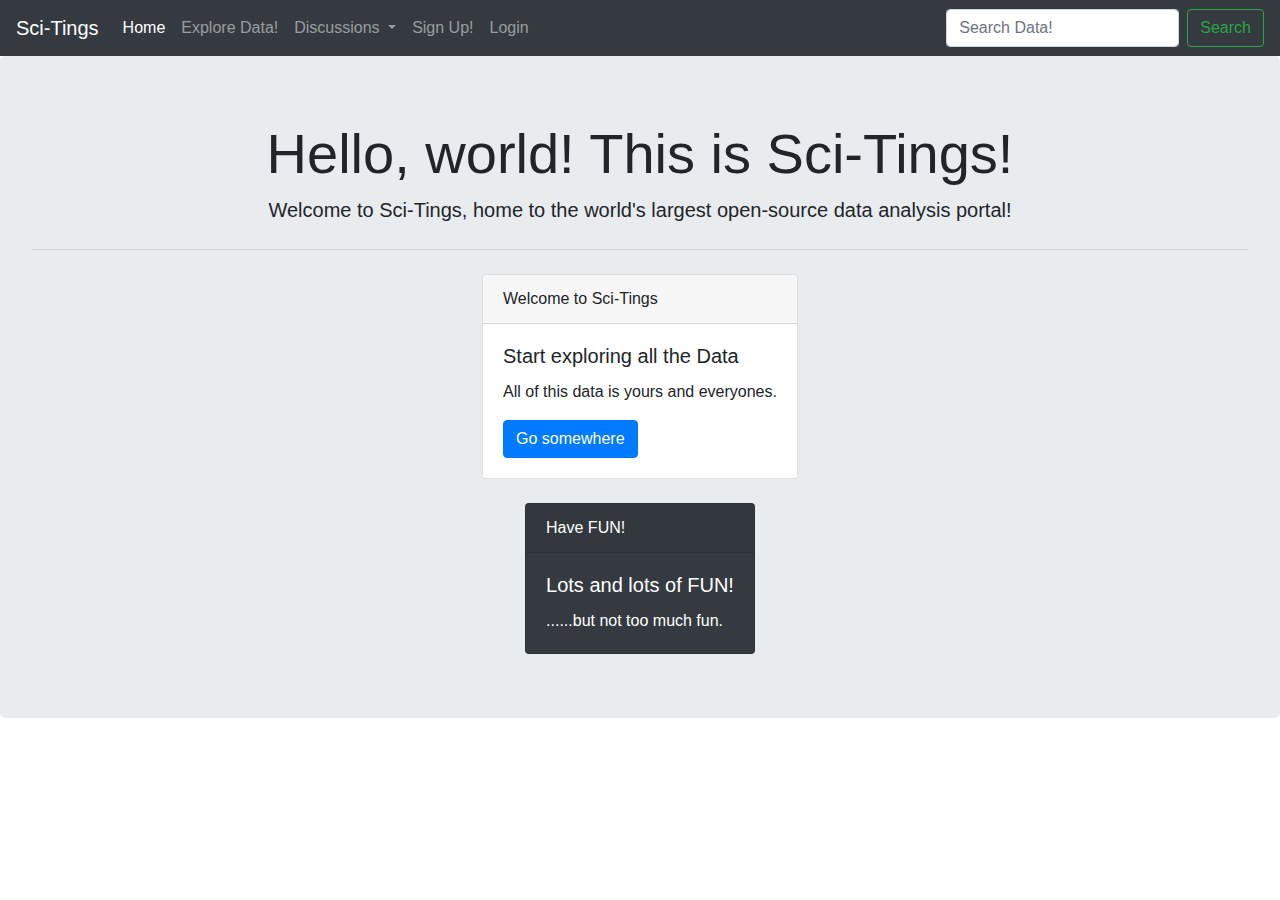
==== index.html @ 414f4b1e "Create index.html" ====
<html>
	<head>
		<meta http-equiv="content-type" content="text/html; charset=windows-1252">
	    <title>Welcome to Sci-Tings!</title>
	    <link rel="stylesheet" href="https://maxcdn.bootstrapcdn.com/bootstrap/4.0.0/css/bootstrap.min.css" integrity="sha384-Gn5384xqQ1aoWXA+058RXPxPg6fy4IWvTNh0E263XmFcJlSAwiGgFAW/dAiS6JXm" crossorigin="anonymous">
	    <script src="https://code.jquery.com/jquery-3.2.1.slim.min.js" integrity="sha384-KJ3o2DKtIkvYIK3UENzmM7KCkRr/rE9/Qpg6aAZGJwFDMVNA/GpGFF93hXpG5KkN" crossorigin="anonymous"></script>
		<script src="https://cdnjs.cloudflare.com/ajax/libs/popper.js/1.12.9/umd/popper.min.js" integrity="sha384-ApNbgh9B+Y1QKtv3Rn7W3mgPxhU9K/ScQsAP7hUibX39j7fakFPskvXusvfa0b4Q" crossorigin="anonymous"></script>
		<script src="https://maxcdn.bootstrapcdn.com/bootstrap/4.0.0/js/bootstrap.min.js" integrity="sha384-JZR6Spejh4U02d8jOt6vLEHfe/JQGiRRSQQxSfFWpi1MquVdAyjUar5+76PVCmYl" crossorigin="anonymous"></script>
	</head>
	<body>
		<nav class="navbar navbar-expand-lg navbar-dark bg-dark">
			<a class="navbar-brand" href="#">Sci-Tings</a>

			<div class="collapse navbar-collapse" id="navbarSupportedContent">
				<ul class="navbar-nav mr-auto">
			    	<li class="nav-item active">
			        	<a class="nav-link" href="#">Home <span class="sr-only">(current)</span></a>
			      	</li>
			      	<li class="nav-item">
			        	<a class="nav-link" href="#">Explore Data!</a>
			      	</li>
			      	<li class="nav-item dropdown">
			        	<a class="nav-link dropdown-toggle" href="#" id="navbarDropdown" role="button" data-toggle="dropdown" aria-haspopup="true" aria-expanded="false">
			          		Discussions
			        	</a>
			        	<div class="dropdown-menu" aria-labelledby="navbarDropdown">
			          		<a class="dropdown-item" href="#">Climate Data</a>
			          		<a class="dropdown-item" href="#">Healthcare Data</a>
			          		<div class="dropdown-divider"></div>
			          		<a class="dropdown-item" href="#">Data Repository</a>
			        	</div>
			      	</li>
			      	<li class="nav-item">
				        <a class="nav-link" href="#">Sign Up!</a>
			    	</li>
			    	<li class="nav-item">
				        <a class="nav-link" href="#">Login</a>
			    	</li>
			    </ul>
			    <form class="form-inline my-2 my-lg-0">
			    	<input class="form-control mr-sm-2" type="search" placeholder="Search Data!" aria-label="Search">
			    	<button class="btn btn-outline-success my-2 my-sm-0" type="submit">Search</button>
			    </form>
			 </div>	
		</nav>
		<div class="jumbotron">
			<h1 class="display-4" align="center">Hello, world! This is Sci-Tings!</h1>
		  	<p class="lead" align="center">Welcome to Sci-Tings, home to the world's largest open-source data analysis portal!</p>
		  	<hr class="my-4">
		  	<div class="container">
			 	<div class="row justify-content-center">
			 		<div class="card">
		  				<div class="card-header">Welcome to Sci-Tings</div>
						<div class="card-body">
							<h5 class="card-title">Start exploring all the Data</h5>
				    		<p class="card-text">All of this data is yours and everyones.</p>
				    		<a href="#!" class="btn btn-primary">Go somewhere</a>
						</div>
					</div>
				</div>
				<br>
				<div class="row justify-content-center">
					<div class="card text-white bg-dark" style="max-width: 20rem;">
		  				<div class="card-header">Have FUN!</div>
			  			<div class="card-body">
			    			<h5 class="card-title">Lots and lots of FUN!</h5>
			    			<p class="card-text text-white">......but not too much fun.</p>
		  				</div>
					</div>
				</div>
			</div>		
		</div>


		
		

		
		
	
</body></html>
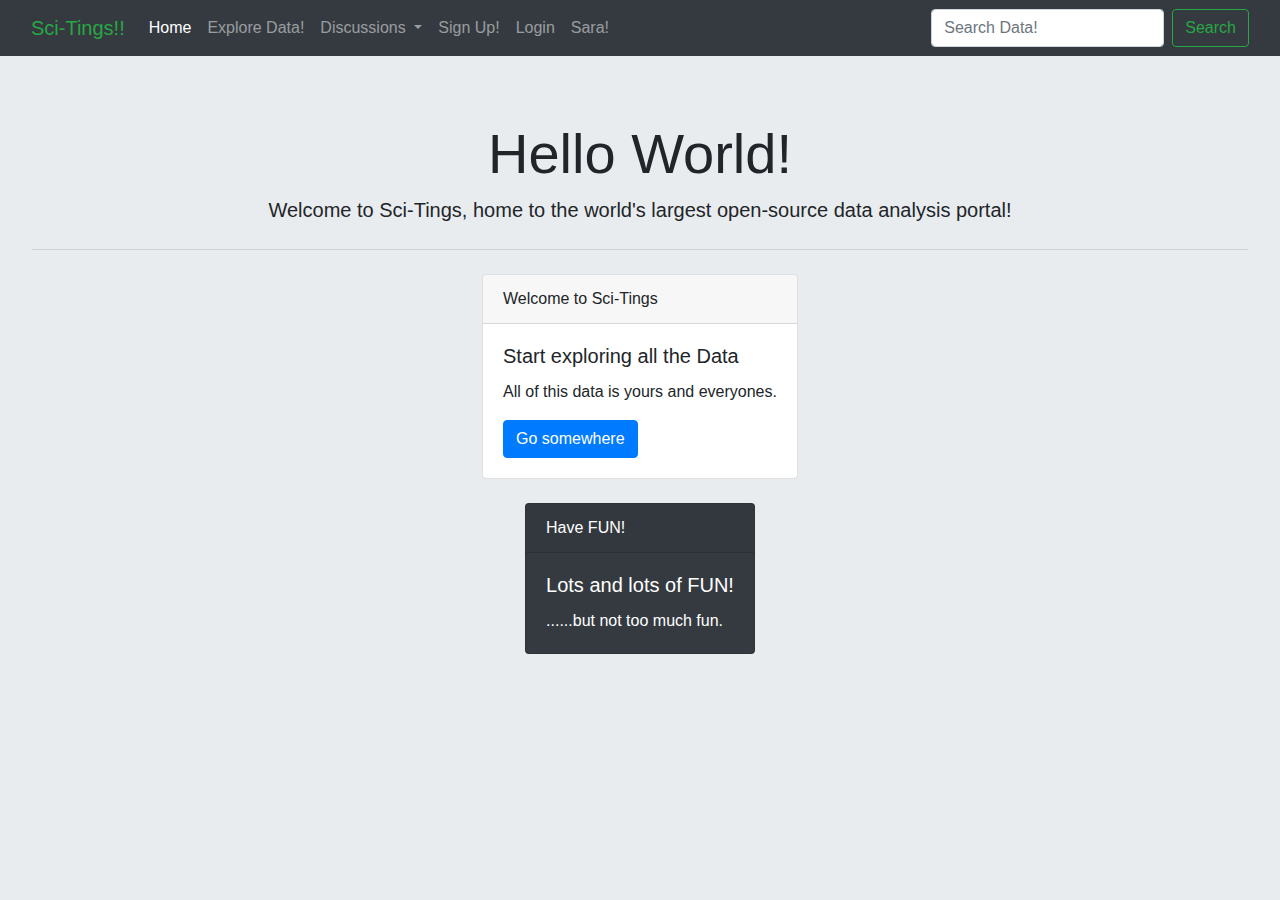
==== commit ae590dff: "Updated sara.html" ====
--- a/index.html
+++ b/index.html
@@ -1,81 +1,107 @@
 <html>
 	<head>
-		<meta http-equiv="content-type" content="text/html; charset=windows-1252">
+		
+		<meta charset="utf-8">
+    	<meta http-equiv="X-UA-Compatible" content="IE=edge">
+    	<meta name="viewport" content="width=device-width, initial-scale=1">
+		
 	    <title>Welcome to Sci-Tings!</title>
 	    <link rel="stylesheet" href="https://maxcdn.bootstrapcdn.com/bootstrap/4.0.0/css/bootstrap.min.css" integrity="sha384-Gn5384xqQ1aoWXA+058RXPxPg6fy4IWvTNh0E263XmFcJlSAwiGgFAW/dAiS6JXm" crossorigin="anonymous">
 	    <script src="https://code.jquery.com/jquery-3.2.1.slim.min.js" integrity="sha384-KJ3o2DKtIkvYIK3UENzmM7KCkRr/rE9/Qpg6aAZGJwFDMVNA/GpGFF93hXpG5KkN" crossorigin="anonymous"></script>
 		<script src="https://cdnjs.cloudflare.com/ajax/libs/popper.js/1.12.9/umd/popper.min.js" integrity="sha384-ApNbgh9B+Y1QKtv3Rn7W3mgPxhU9K/ScQsAP7hUibX39j7fakFPskvXusvfa0b4Q" crossorigin="anonymous"></script>
 		<script src="https://maxcdn.bootstrapcdn.com/bootstrap/4.0.0/js/bootstrap.min.js" integrity="sha384-JZR6Spejh4U02d8jOt6vLEHfe/JQGiRRSQQxSfFWpi1MquVdAyjUar5+76PVCmYl" crossorigin="anonymous"></script>
 	</head>
+
+	<style type="text/css">
+		html, body {
+		  height: 100%;
+		  margin: 0;
+		  padding: 0;
+		}
+		#container { /* div you want to stretch */
+		  background-color: #e9ecef;
+		  height: 100%; /** IE 6 */
+		  min-height: 100%;
+		}
+	</style>	
+
 	<body>
-		<nav class="navbar navbar-expand-lg navbar-dark bg-dark">
-			<a class="navbar-brand" href="#">Sci-Tings</a>
+		<div id="container">
+			<nav class="navbar navbar-expand-lg navbar-dark bg-dark navbar-fixed-top">
+				
+				<div class="container-fluid">
+					<a class="navbar-brand" href="#" style="color:#28a745">Sci-Tings!!</a>
+	          		<div class="navbar-header">
+	            		<button type="button" class="navbar-toggler" data-toggle="collapse" data-target="#navbarTogglerDemo01" aria-controls="navbarTogglerDemo01" aria-expanded="false" aria-label="Toggle navigation">
+	              			<span class="navbar-toggler-icon"></span>
 
-			<div class="collapse navbar-collapse" id="navbarSupportedContent">
-				<ul class="navbar-nav mr-auto">
-			    	<li class="nav-item active">
-			        	<a class="nav-link" href="#">Home <span class="sr-only">(current)</span></a>
-			      	</li>
-			      	<li class="nav-item">
-			        	<a class="nav-link" href="#">Explore Data!</a>
-			      	</li>
-			      	<li class="nav-item dropdown">
-			        	<a class="nav-link dropdown-toggle" href="#" id="navbarDropdown" role="button" data-toggle="dropdown" aria-haspopup="true" aria-expanded="false">
-			          		Discussions
-			        	</a>
-			        	<div class="dropdown-menu" aria-labelledby="navbarDropdown">
-			          		<a class="dropdown-item" href="#">Climate Data</a>
-			          		<a class="dropdown-item" href="#">Healthcare Data</a>
-			          		<div class="dropdown-divider"></div>
-			          		<a class="dropdown-item" href="#">Data Repository</a>
-			        	</div>
-			      	</li>
-			      	<li class="nav-item">
-				        <a class="nav-link" href="#">Sign Up!</a>
-			    	</li>
-			    	<li class="nav-item">
-				        <a class="nav-link" href="#">Login</a>
-			    	</li>
-			    </ul>
-			    <form class="form-inline my-2 my-lg-0">
-			    	<input class="form-control mr-sm-2" type="search" placeholder="Search Data!" aria-label="Search">
-			    	<button class="btn btn-outline-success my-2 my-sm-0" type="submit">Search</button>
-			    </form>
-			 </div>	
-		</nav>
-		<div class="jumbotron">
-			<h1 class="display-4" align="center">Hello, world! This is Sci-Tings!</h1>
-		  	<p class="lead" align="center">Welcome to Sci-Tings, home to the world's largest open-source data analysis portal!</p>
-		  	<hr class="my-4">
-		  	<div class="container">
-			 	<div class="row justify-content-center">
-			 		<div class="card">
-		  				<div class="card-header">Welcome to Sci-Tings</div>
-						<div class="card-body">
-							<h5 class="card-title">Start exploring all the Data</h5>
-				    		<p class="card-text">All of this data is yours and everyones.</p>
-				    		<a href="#!" class="btn btn-primary">Go somewhere</a>
+				        </button>
+	            		
+	          		</div>
+
+					<div class="collapse navbar-collapse" id="navbarTogglerDemo01">
+						<ul class="navbar-nav mr-auto">
+					    	<li class="nav-item active">
+					        	<a class="nav-link" href="#">Home <span class="sr-only">(current)</span></a>
+					      	</li>
+					      	<li class="nav-item">
+					        	<a class="nav-link" href="explore.html">Explore Data!</a>
+					      	</li>
+					      	<li class="nav-item dropdown">
+					        	<a class="nav-link dropdown-toggle" href="#" id="navbarDropdown" role="button" data-toggle="dropdown" aria-haspopup="true" aria-expanded="false">
+					          		Discussions
+					        	</a>
+					        	<div class="dropdown-menu" aria-labelledby="navbarDropdown">
+					          		<a class="dropdown-item" href="#">Climate Data</a>
+					          		<a class="dropdown-item" href="#">Healthcare Data</a>
+					          		<div class="dropdown-divider"></div>
+					          		<a class="dropdown-item" href="#">Data Repository</a>
+					        	</div>
+					      	</li>
+					      	<li class="nav-item">
+						        <a class="nav-link" href="signup.html">Sign Up!</a>
+					    	</li>
+					    	<li class="nav-item">
+						        <a class="nav-link" href="signin.html">Login</a>
+					    	</li>
+					    	<li class="nav-item">
+					    		<a class="nav-link" href="sara.html">Sara!</a>
+					    	</li>
+					    </ul>
+					    <form class="form-inline my-2 my-lg-0">
+					    	<input class="form-control mr-sm-2" type="search" placeholder="Search Data!" aria-label="Search">
+					    	<button class="btn btn-outline-success my-2 my-sm-0" type="submit">Search</button>
+					    </form>
+					 </div>	
+				</div>
+			</nav>
+			<div class="jumbotron">
+				<h1 class="display-4" align="center">Hello World! </h1>
+			  	<p class="lead" align="center">Welcome to Sci-Tings, home to the world's largest open-source data analysis portal!</p>
+			  	<hr class="my-4">
+			  	<div class="container">
+				 	<div class="row justify-content-center">
+				 		<div class="card">
+			  				<div class="card-header">Welcome to Sci-Tings</div>
+							<div class="card-body">
+								<h5 class="card-title">Start exploring all the Data</h5>
+					    		<p class="card-text">All of this data is yours and everyones.</p>
+					    		<a href="#!" class="btn btn-primary">Go somewhere</a>
+							</div>
 						</div>
 					</div>
-				</div>
-				<br>
-				<div class="row justify-content-center">
-					<div class="card text-white bg-dark" style="max-width: 20rem;">
-		  				<div class="card-header">Have FUN!</div>
-			  			<div class="card-body">
-			    			<h5 class="card-title">Lots and lots of FUN!</h5>
-			    			<p class="card-text text-white">......but not too much fun.</p>
-		  				</div>
+					<br>
+					<div class="row justify-content-center">
+						<div class="card text-white bg-dark" style="max-width: 20rem;">
+			  				<div class="card-header">Have FUN!</div>
+				  			<div class="card-body">
+				    			<h5 class="card-title">Lots and lots of FUN!</h5>
+				    			<p class="card-text text-white">......but not too much fun.</p>
+			  				</div>
+						</div>
 					</div>
-				</div>
-			</div>		
-		</div>
-
-
-		
-		
-
-		
-		
-	
-</body></html>
+				</div>		
+			</div>
+		</div>	
+	</body>
+</html>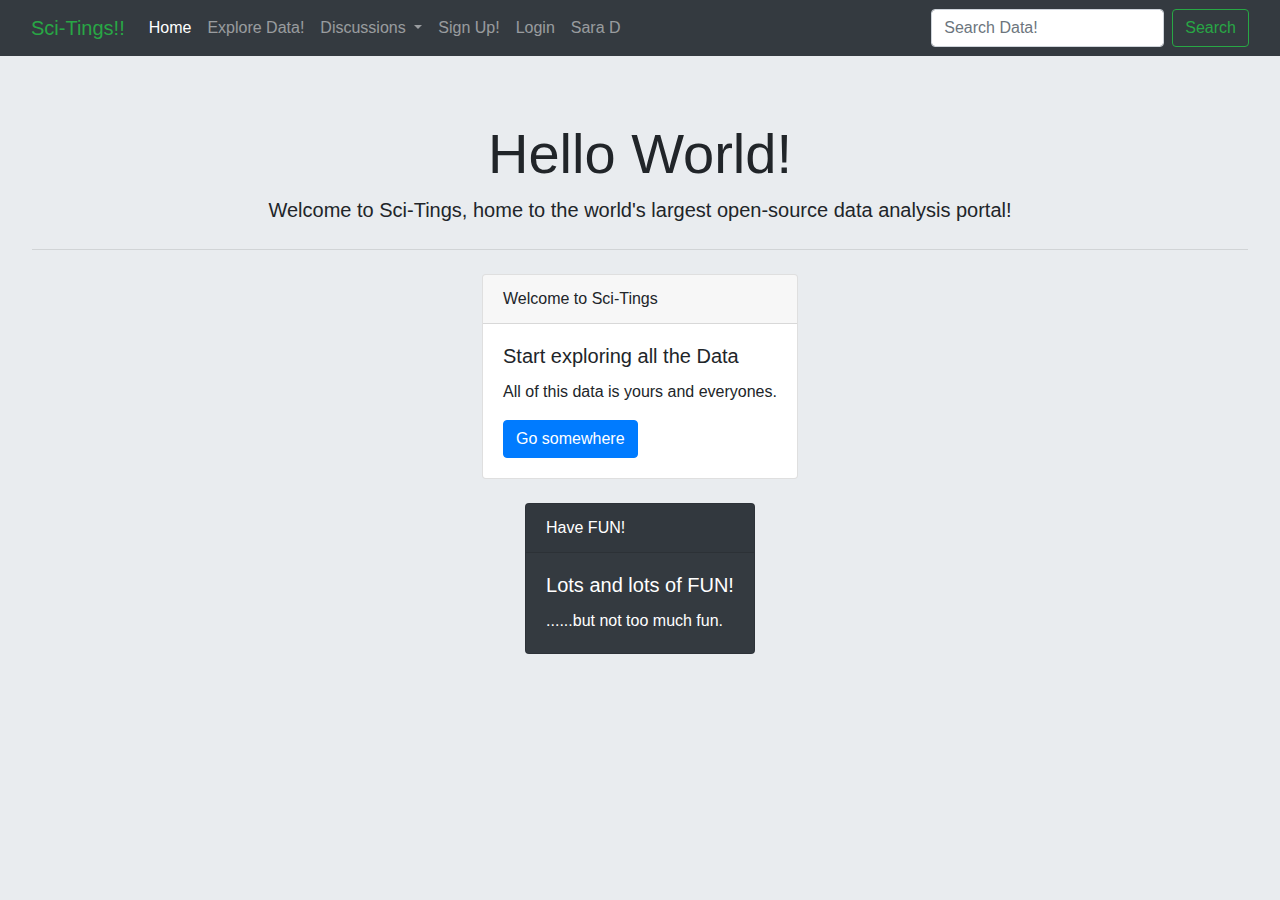
==== commit 6ae92167: "Test Change" ====
--- a/index.html
+++ b/index.html
@@ -65,7 +65,7 @@
 						        <a class="nav-link" href="signin.html">Login</a>
 					    	</li>
 					    	<li class="nav-item">
-					    		<a class="nav-link" href="sara.html">Sara!</a>
+					    		<a class="nav-link" href="sara.html">Sara D</a>
 					    	</li>
 					    </ul>
 					    <form class="form-inline my-2 my-lg-0">
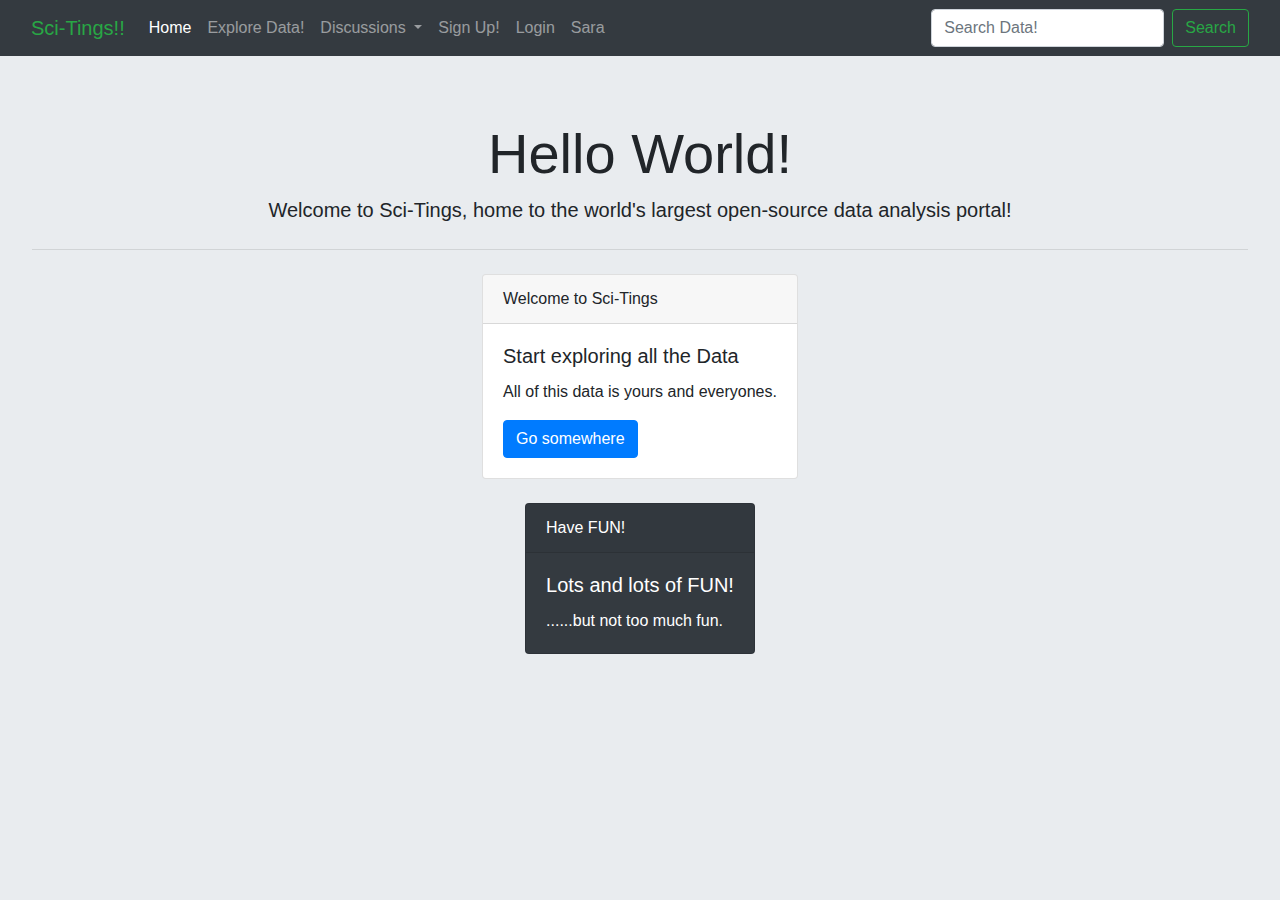
==== commit dc1769aa: "test pipe" ====
--- a/index.html
+++ b/index.html
@@ -65,7 +65,7 @@
 						        <a class="nav-link" href="signin.html">Login</a>
 					    	</li>
 					    	<li class="nav-item">
-					    		<a class="nav-link" href="sara.html">Sara D</a>
+					    		<a class="nav-link" href="sara.html">Sara</a>
 					    	</li>
 					    </ul>
 					    <form class="form-inline my-2 my-lg-0">
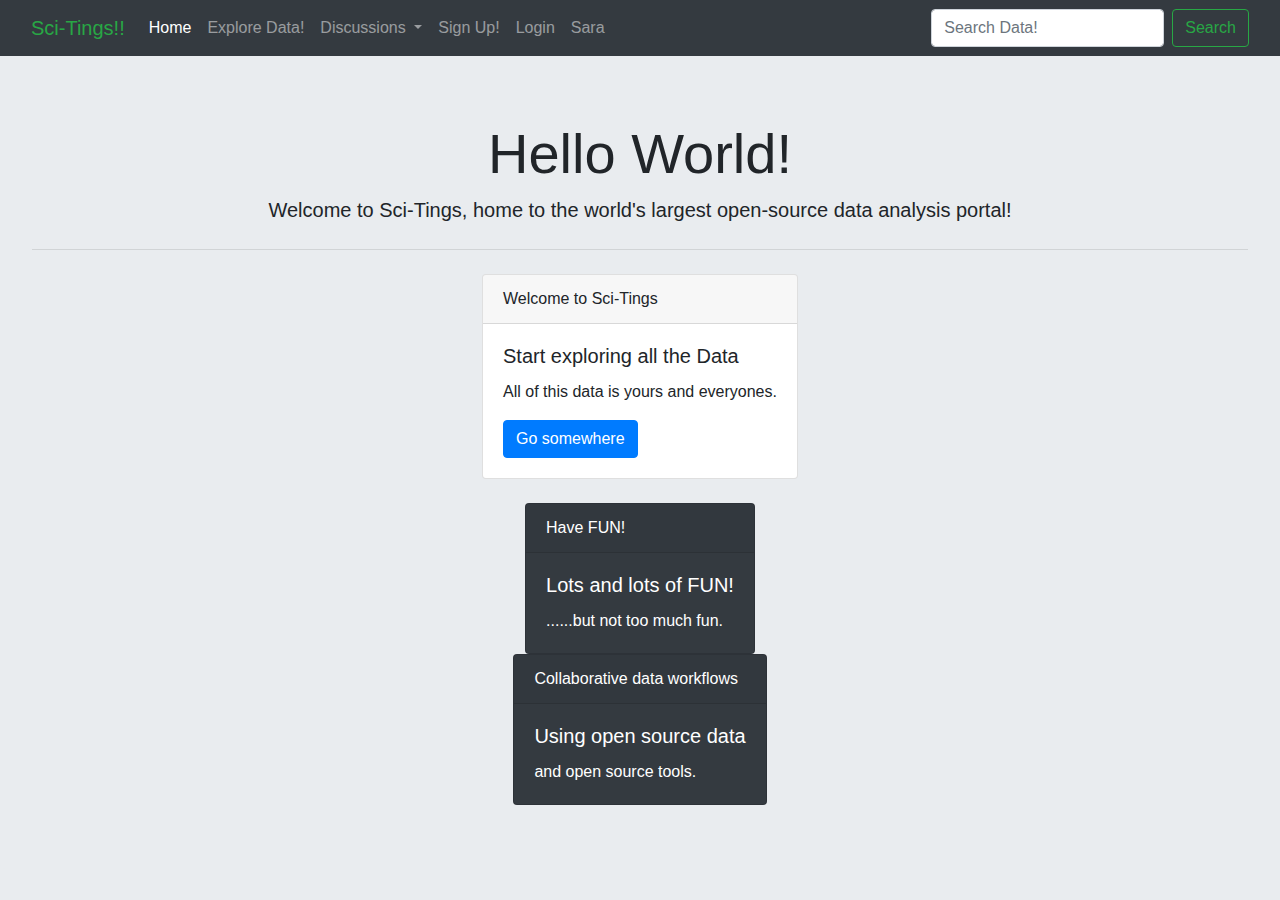
==== commit 3ee1150d: "Added card on index.html" ====
--- a/index.html
+++ b/index.html
@@ -1,10 +1,10 @@
 <html>
 	<head>
-		
+
 		<meta charset="utf-8">
     	<meta http-equiv="X-UA-Compatible" content="IE=edge">
     	<meta name="viewport" content="width=device-width, initial-scale=1">
-		
+
 	    <title>Welcome to Sci-Tings!</title>
 	    <link rel="stylesheet" href="https://maxcdn.bootstrapcdn.com/bootstrap/4.0.0/css/bootstrap.min.css" integrity="sha384-Gn5384xqQ1aoWXA+058RXPxPg6fy4IWvTNh0E263XmFcJlSAwiGgFAW/dAiS6JXm" crossorigin="anonymous">
 	    <script src="https://code.jquery.com/jquery-3.2.1.slim.min.js" integrity="sha384-KJ3o2DKtIkvYIK3UENzmM7KCkRr/rE9/Qpg6aAZGJwFDMVNA/GpGFF93hXpG5KkN" crossorigin="anonymous"></script>
@@ -23,12 +23,12 @@
 		  height: 100%; /** IE 6 */
 		  min-height: 100%;
 		}
-	</style>	
+	</style>
 
 	<body>
 		<div id="container">
 			<nav class="navbar navbar-expand-lg navbar-dark bg-dark navbar-fixed-top">
-				
+
 				<div class="container-fluid">
 					<a class="navbar-brand" href="#" style="color:#28a745">Sci-Tings!!</a>
 	          		<div class="navbar-header">
@@ -36,7 +36,7 @@
 	              			<span class="navbar-toggler-icon"></span>
 
 				        </button>
-	            		
+
 	          		</div>
 
 					<div class="collapse navbar-collapse" id="navbarTogglerDemo01">
@@ -72,7 +72,7 @@
 					    	<input class="form-control mr-sm-2" type="search" placeholder="Search Data!" aria-label="Search">
 					    	<button class="btn btn-outline-success my-2 my-sm-0" type="submit">Search</button>
 					    </form>
-					 </div>	
+					 </div>
 				</div>
 			</nav>
 			<div class="jumbotron">
@@ -100,8 +100,18 @@
 			  				</div>
 						</div>
 					</div>
-				</div>		
+
+					<div class="row justify-content-center">
+						<div class="card text-white bg-dark" style="max-width: 20rem;">
+			  				<div class="card-header">Collaborative data workflows </div>
+				  			<div class="card-body">
+				    			<h5 class="card-title">Using open source data</h5>
+				    			<p class="card-text text-white">and open source tools.</p>
+			  				</div>
+						</div>
+					</div>
+				</div>
 			</div>
-		</div>	
+		</div>
 	</body>
-</html>+</html>
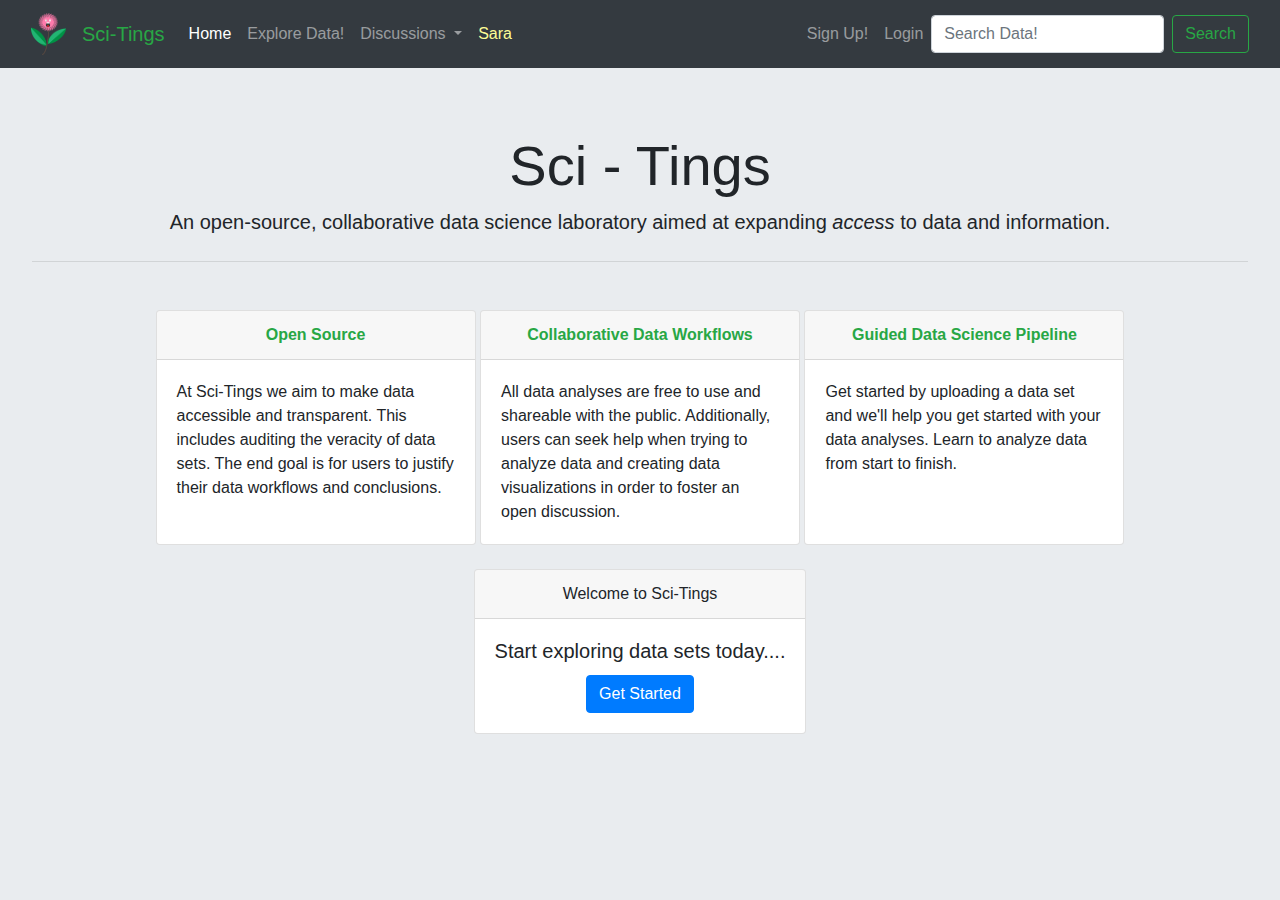
==== commit 7eed3ba3: "Updated navbar and index.html page; added data projects to explore page" ====
--- a/index.html
+++ b/index.html
@@ -6,11 +6,8 @@
     	<meta name="viewport" content="width=device-width, initial-scale=1">
 
 	    <title>Welcome to Sci-Tings!</title>
-	    <link rel="stylesheet" href="https://maxcdn.bootstrapcdn.com/bootstrap/4.0.0/css/bootstrap.min.css" integrity="sha384-Gn5384xqQ1aoWXA+058RXPxPg6fy4IWvTNh0E263XmFcJlSAwiGgFAW/dAiS6JXm" crossorigin="anonymous">
-	    <script src="https://code.jquery.com/jquery-3.2.1.slim.min.js" integrity="sha384-KJ3o2DKtIkvYIK3UENzmM7KCkRr/rE9/Qpg6aAZGJwFDMVNA/GpGFF93hXpG5KkN" crossorigin="anonymous"></script>
-		<script src="https://cdnjs.cloudflare.com/ajax/libs/popper.js/1.12.9/umd/popper.min.js" integrity="sha384-ApNbgh9B+Y1QKtv3Rn7W3mgPxhU9K/ScQsAP7hUibX39j7fakFPskvXusvfa0b4Q" crossorigin="anonymous"></script>
-		<script src="https://maxcdn.bootstrapcdn.com/bootstrap/4.0.0/js/bootstrap.min.js" integrity="sha384-JZR6Spejh4U02d8jOt6vLEHfe/JQGiRRSQQxSfFWpi1MquVdAyjUar5+76PVCmYl" crossorigin="anonymous"></script>
-	</head>
+	    <link rel="stylesheet" href="https://stackpath.bootstrapcdn.com/bootstrap/4.3.1/css/bootstrap.min.css" integrity="sha384-ggOyR0iXCbMQv3Xipma34MD+dH/1fQ784/j6cY/iJTQUOhcWr7x9JvoRxT2MZw1T" crossorigin="anonymous">
+
 
 	<style type="text/css">
 		html, body {
@@ -24,19 +21,24 @@
 		  min-height: 100%;
 		}
 	</style>
+</head>
+	<body>
+		<script src="https://code.jquery.com/jquery-3.3.1.slim.min.js" integrity="sha384-q8i/X+965DzO0rT7abK41JStQIAqVgRVzpbzo5smXKp4YfRvH+8abtTE1Pi6jizo" crossorigin="anonymous"></script>
+		<script src="https://cdnjs.cloudflare.com/ajax/libs/popper.js/1.14.7/umd/popper.min.js" integrity="sha384-UO2eT0CpHqdSJQ6hJty5KVphtPhzWj9WO1clHTMGa3JDZwrnQq4sF86dIHNDz0W1" crossorigin="anonymous"></script>
+		<script src="https://stackpath.bootstrapcdn.com/bootstrap/4.3.1/js/bootstrap.min.js" integrity="sha384-JjSmVgyd0p3pXB1rRibZUAYoIIy6OrQ6VrjIEaFf/nJGzIxFDsf4x0xIM+B07jRM" crossorigin="anonymous"></script>
 
-	<body>
 		<div id="container">
 			<nav class="navbar navbar-expand-lg navbar-dark bg-dark navbar-fixed-top">
 
 				<div class="container-fluid">
-					<a class="navbar-brand" href="#" style="color:#28a745">Sci-Tings!!</a>
+					<a class="navbar-brand" href="#">
+            <img src="img/flower.png" alt="flower-icon" height="42" width="35">
+          </a>
+          <a class="navbar-brand" href="#" style="color:#28a745">Sci-Tings</a>
 	          		<div class="navbar-header">
 	            		<button type="button" class="navbar-toggler" data-toggle="collapse" data-target="#navbarTogglerDemo01" aria-controls="navbarTogglerDemo01" aria-expanded="false" aria-label="Toggle navigation">
 	              			<span class="navbar-toggler-icon"></span>
-
-				        </button>
-
+				        	</button>
 	          		</div>
 
 					<div class="collapse navbar-collapse" id="navbarTogglerDemo01">
@@ -58,56 +60,68 @@
 					          		<a class="dropdown-item" href="#">Data Repository</a>
 					        	</div>
 					      	</li>
-					      	<li class="nav-item">
-						        <a class="nav-link" href="signup.html">Sign Up!</a>
-					    	</li>
+
 					    	<li class="nav-item">
-						        <a class="nav-link" href="signin.html">Login</a>
-					    	</li>
-					    	<li class="nav-item">
-					    		<a class="nav-link" href="sara.html">Sara</a>
+					    		<a class="nav-link" href="https://sara.sci-tings.org" style="color:#fdfd96;">Sara</a>
 					    	</li>
 					    </ul>
+							<ul class="navbar-nav my-2 my-lg-0">
+								<li class="nav-item">
+									<a class="nav-link" href="signup.html">Sign Up!</a>
+								</li>
+								<li class="nav-item">
+									<a class="nav-link" href="signin.html">Login</a>
+								</li>
+							</ul>
 					    <form class="form-inline my-2 my-lg-0">
-					    	<input class="form-control mr-sm-2" type="search" placeholder="Search Data!" aria-label="Search">
+					    	<input class="form-control mr-lg-2" type="search" placeholder="Search Data!" aria-label="Search">
 					    	<button class="btn btn-outline-success my-2 my-sm-0" type="submit">Search</button>
 					    </form>
+
+
 					 </div>
 				</div>
 			</nav>
 			<div class="jumbotron">
-				<h1 class="display-4" align="center">Hello World! </h1>
-			  	<p class="lead" align="center">Welcome to Sci-Tings, home to the world's largest open-source data analysis portal!</p>
+				<h1 class="display-4" align="center">Sci - Tings</h1>
+			  	<p class="lead" align="center">An open-source, collaborative data science laboratory aimed at expanding <em>access</em> to data and information.</p>
 			  	<hr class="my-4">
 			  	<div class="container">
-				 	<div class="row justify-content-center">
-				 		<div class="card">
-			  				<div class="card-header">Welcome to Sci-Tings</div>
-							<div class="card-body">
-								<h5 class="card-title">Start exploring all the Data</h5>
-					    		<p class="card-text">All of this data is yours and everyones.</p>
-					    		<a href="#!" class="btn btn-primary">Go somewhere</a>
-							</div>
+					<br>
+					<div class="row justify-content-center">
+						<div class="card" style="max-width: 20rem;">
+			  				<div class="card-header"  style="color:#28a745;" align="center"><b>Open Source</b></div>
+				  			<div class="card-body">
+				    			<!-- <h6 class="card-title">Lots and lots of FUN!</h6> -->
+				    			<p class="card-text">At Sci-Tings we aim to make data accessible and transparent. This includes auditing the veracity of data sets. The end goal is for users to justify their data workflows and conclusions.</p>
+			  				</div>
+						</div>
+						&nbsp;
+						<div class="card" style="max-width: 20rem;">
+			  				<div class="card-header" style="color:#28a745" align="center"><b>Collaborative Data Workflows</b></div>
+				  			<div class="card-body">
+				    			<!-- <h6 class="card-title">All data analyses are free to use and modify.</h6> -->
+				    			<p class="card-text">All data analyses are free to use and shareable with the public. Additionally, users can seek help when trying to analyze data and creating data visualizations in order to foster an open discussion.</p>
+			  				</div>
+						</div>
+						&nbsp;
+						<div class="card" style="max-width: 20rem;">
+			  				<div class="card-header" style="color:#28a745" align="center"><b>Guided Data Science Pipeline</b></div>
+				  			<div class="card-body">
+				    			<!-- <h6 class="card-title">All data analyses are free to use and modify.</h6> -->
+				    			<p class="card-text">Get started by uploading a data set and we'll help you get started with your data analyses. Learn to analyze data from start to finish.</p>
+			  				</div>
 						</div>
 					</div>
 					<br>
 					<div class="row justify-content-center">
-						<div class="card text-white bg-dark" style="max-width: 20rem;">
-			  				<div class="card-header">Have FUN!</div>
-				  			<div class="card-body">
-				    			<h5 class="card-title">Lots and lots of FUN!</h5>
-				    			<p class="card-text text-white">......but not too much fun.</p>
-			  				</div>
-						</div>
-					</div>
-
-					<div class="row justify-content-center">
-						<div class="card text-white bg-dark" style="max-width: 20rem;">
-			  				<div class="card-header">Collaborative data workflows </div>
-				  			<div class="card-body">
-				    			<h5 class="card-title">Using open source data</h5>
-				    			<p class="card-text text-white">and open source tools.</p>
-			  				</div>
+				 		<div class="card">
+			  				<div class="card-header" align="center">Welcome to Sci-Tings</div>
+							<div class="card-body">
+								<h5 class="card-title">Start exploring data sets today....</h5>
+					    		<!-- <p class="card-text">All of this data is yours and everyones.</p> -->
+					    		<center><a href="explore.html" class="btn btn-primary">Get Started</a></center>
+							</div>
 						</div>
 					</div>
 				</div>
